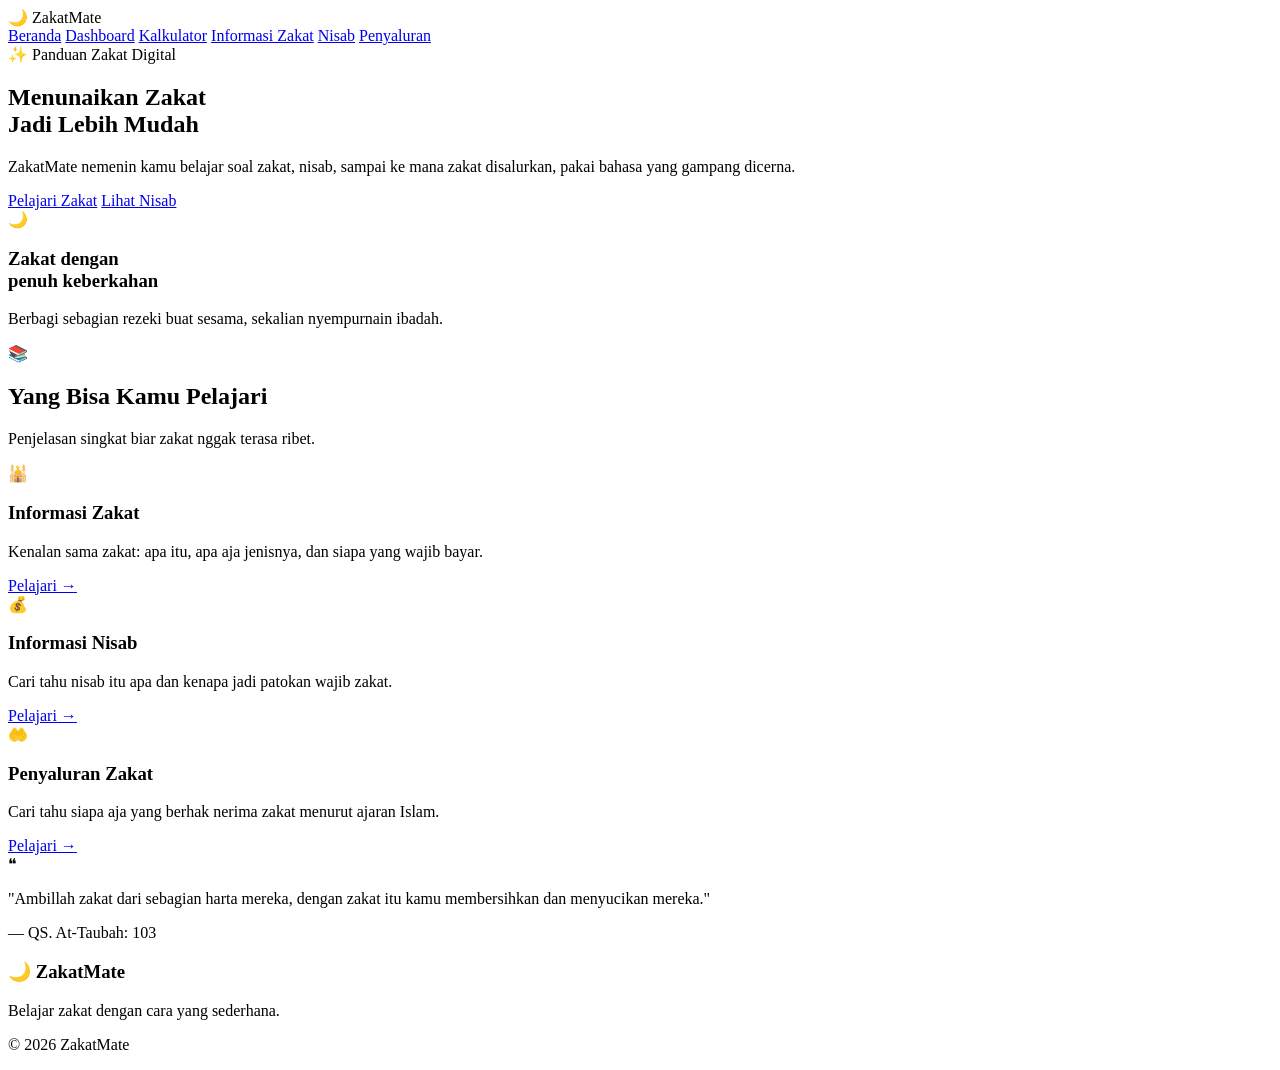
==== index.html @ 4c835dab "menambahkan file index.html zakat mate" ====
<!DOCTYPE html>
<html lang="id">
<head>
    <meta charset="UTF-8">
    <meta name="viewport" content="width=device-width, initial-scale=1.0">
    <title>ZakatMate - Beranda</title>
    <link rel="stylesheet" href="style.css">
    <script src="loader.js"></script>
</head>
<body>

<header>
    <div class="logo">🌙 ZakatMate</div>

    <nav>
        <a href="index.html" class="active">Beranda</a>
        <a href="dashboard.html">Dashboard</a>
        <a href="kalkulator.html">Kalkulator</a>
        <a href="zakat.html">Informasi Zakat</a>
        <a href="nisab.html">Nisab</a>
        <a href="penyaluran.html">Penyaluran</a>
       
    </nav>
</header>

<section class="hero">
    <div class="hero-text">
        <span class="badge">✨ Panduan Zakat Digital</span>

        <h1>
            Menunaikan Zakat<br>
            Jadi Lebih <span>Mudah</span>
        </h1>

        <p>
            ZakatMate nemenin kamu belajar soal zakat, nisab, sampai ke mana zakat disalurkan, pakai bahasa yang gampang dicerna.
        </p>

        <div class="hero-buttons">
            <a href="zakat.html" class="btn-primary">Pelajari Zakat</a>
            <a href="nisab.html" class="btn-secondary">Lihat Nisab</a>
        </div>
    </div>

    <div class="hero-card">
        <div class="moon">🌙</div>
        <h3>Zakat dengan<br>penuh keberkahan</h3>
        <p>
            Berbagi sebagian rezeki buat sesama, sekalian nyempurnain ibadah.
        </p>
    </div>
</section>

<section class="features">
    <div class="section-title">
        <span>📚</span>
        <h2>Yang Bisa Kamu Pelajari</h2>
        <p>Penjelasan singkat biar zakat nggak terasa ribet.</p>
    </div>

    <div class="card-container">

        <div class="info-card pink">
            <div class="icon">🕌</div>
            <h3>Informasi Zakat</h3>
            <p>
                Kenalan sama zakat: apa itu, apa aja jenisnya, dan siapa yang wajib bayar.
            </p>
            <a href="zakat.html">Pelajari →</a>
        </div>

        <div class="info-card green">
            <div class="icon">💰</div>
            <h3>Informasi Nisab</h3>
            <p>
                Cari tahu nisab itu apa dan kenapa jadi patokan wajib zakat.
            </p>
            <a href="nisab.html">Pelajari →</a>
        </div>

        <div class="info-card purple">
            <div class="icon">🤲</div>
            <h3>Penyaluran Zakat</h3>
            <p>
                Cari tahu siapa aja yang berhak nerima zakat menurut ajaran Islam.
            </p>
            <a href="penyaluran.html">Pelajari →</a>
        </div>

    </div>
</section>

<section class="quote">
    <div class="quote-icon">❝</div>
    <p>
        "Ambillah zakat dari sebagian harta mereka,
        dengan zakat itu kamu membersihkan dan menyucikan mereka."
    </p>
    <span>— QS. At-Taubah: 103</span>
</section>

<footer>
    <div>
        <h3>🌙 ZakatMate</h3>
        <p>Belajar zakat dengan cara yang sederhana.</p>
    </div>

    <p>© 2026 ZakatMate</p>
</footer>
<script src="script.js"></script>
</body>
</html>
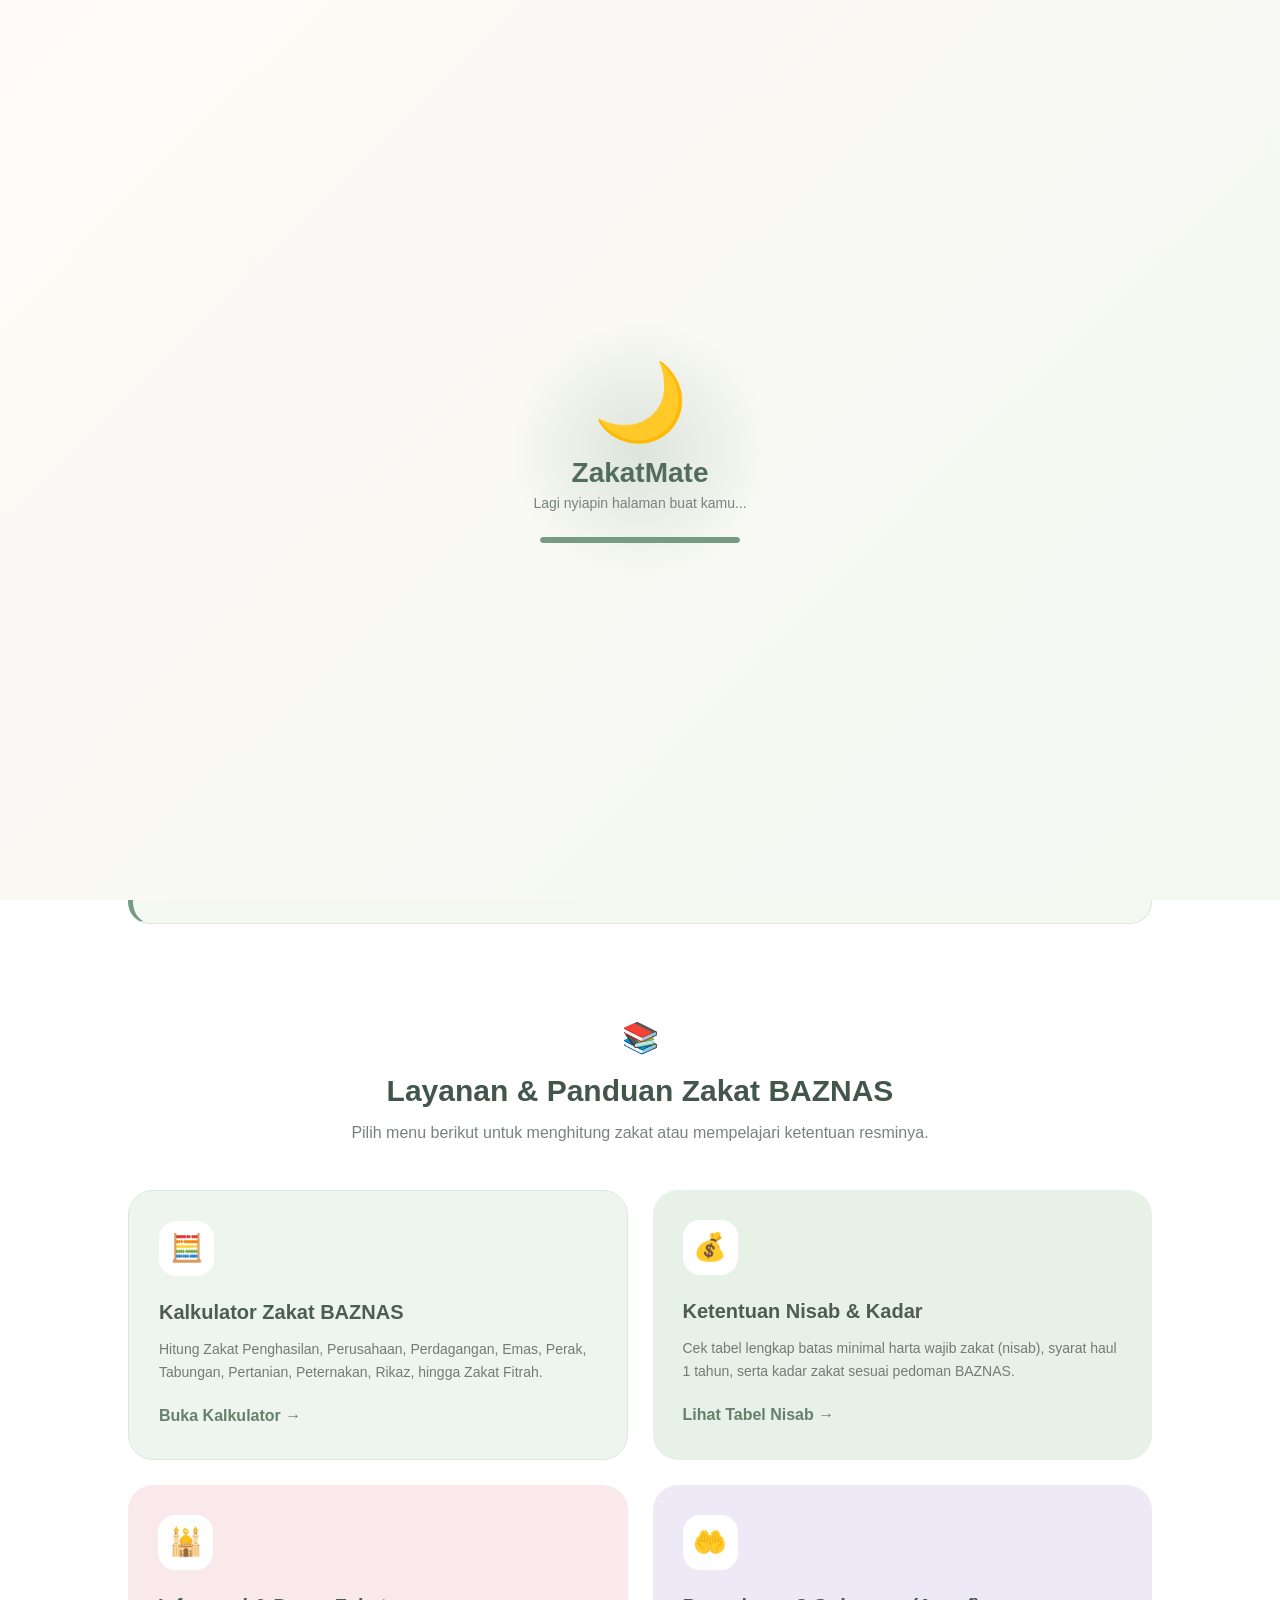
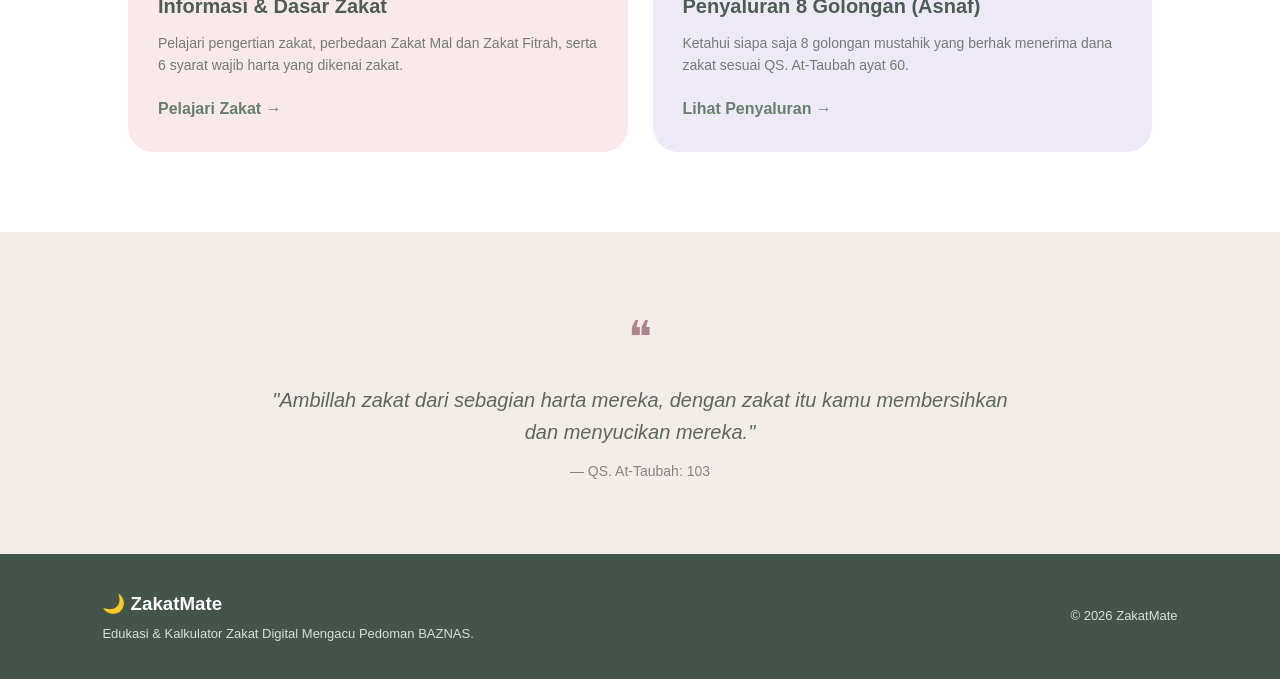
==== commit 49008d9c: "Update kalkulator, dashboard, beranda, dan api-harga.json" ====
--- a/index.html
+++ b/index.html
@@ -3,9 +3,149 @@
 <head>
     <meta charset="UTF-8">
     <meta name="viewport" content="width=device-width, initial-scale=1.0">
-    <title>ZakatMate - Beranda</title>
+    <title>ZakatMate - Beranda Panduan &amp; Kalkulator Zakat BAZNAS</title>
     <link rel="stylesheet" href="style.css">
     <script src="loader.js"></script>
+    <style>
+        /* Menggunakan Palet Hijau Sage Bawaan style.css (#769b81, #526d5d, #dcebdc, #43554b) */
+        .hero.baznas-hero {
+            background: linear-gradient(135deg, #fffaf7 0%, #edf5ee 100%);
+            border-bottom: 1px solid #e3eee3;
+        }
+        .baznas-hero .badge {
+            background: #e5f0e5;
+            color: #4e6858;
+            border: 1px solid #dce7df;
+        }
+        .baznas-hero h1 span {
+            color: #5f846a;
+        }
+
+        /* Kartu Highlight BAZNAS di Kanan Hero (Selaras Warna Footer & Sage) */
+        .hero-card.baznas-card {
+            width: 360px;
+            background: linear-gradient(160deg, #526d5d 0%, #43554b 100%);
+            color: #ffffff;
+            border-radius: 35px;
+            padding: 38px 30px;
+            box-shadow: 0 20px 50px rgba(80, 100, 85, 0.16);
+        }
+        .hero-card.baznas-card .moon {
+            font-size: 64px;
+            margin-bottom: 14px;
+        }
+        .hero-card.baznas-card .card-tag {
+            display: inline-block;
+            background: rgba(220, 235, 220, 0.2);
+            border: 1px solid rgba(220, 235, 220, 0.35);
+            color: #edf5ee;
+            font-size: 12px;
+            font-weight: bold;
+            padding: 5px 12px;
+            border-radius: 999px;
+            margin-bottom: 12px;
+            letter-spacing: 0.4px;
+        }
+        .hero-card.baznas-card h3 {
+            color: #ffffff;
+            font-size: 23px;
+            margin-bottom: 10px;
+        }
+        .hero-card.baznas-card p {
+            color: #dcebdc;
+            font-size: 14px;
+            margin-bottom: 20px;
+        }
+        .pilar-baznas {
+            display: flex;
+            flex-wrap: wrap;
+            justify-content: center;
+            gap: 8px;
+        }
+        .pilar-baznas span {
+            background: rgba(255, 255, 255, 0.14);
+            border: 1px solid rgba(220, 235, 220, 0.3);
+            color: #ffffff;
+            font-size: 12px;
+            font-weight: bold;
+            padding: 6px 11px;
+            border-radius: 999px;
+        }
+
+        /* Strip Acuan Cepat SK BAZNAS */
+        .baznas-quick-strip {
+            padding: 45px 10% 10px;
+            background: #ffffff;
+        }
+        .quick-strip-box {
+            background: #f3f8f1;
+            border: 1px solid #dce7df;
+            border-left: 5px solid #769b81;
+            border-radius: 22px;
+            padding: 24px 28px;
+        }
+        .quick-strip-header {
+            display: flex;
+            justify-content: space-between;
+            align-items: center;
+            flex-wrap: wrap;
+            gap: 10px;
+            margin-bottom: 16px;
+        }
+        .quick-strip-header h3 {
+            color: #43564b;
+            font-size: 18px;
+        }
+        .quick-strip-header span {
+            font-size: 12px;
+            font-weight: bold;
+            color: #4e6858;
+            background: #dcebdc;
+            padding: 5px 12px;
+            border-radius: 999px;
+        }
+        .quick-grid {
+            display: grid;
+            grid-template-columns: repeat(3, 1fr);
+            gap: 14px;
+        }
+        .quick-item {
+            background: #ffffff;
+            border: 1px solid #e3eee3;
+            border-radius: 15px;
+            padding: 15px 17px;
+        }
+        .quick-item small {
+            display: block;
+            color: #707a74;
+            font-size: 12px;
+            margin-bottom: 4px;
+        }
+        .quick-item strong {
+            color: #526d5d;
+            font-size: 15px;
+        }
+
+        /* Grid 4 Kartu Layanan */
+        .baznas-cards {
+            grid-template-columns: repeat(2, 1fr);
+        }
+        .info-card.sage {
+            background: #edf5ee;
+            border: 1px solid #dce7df;
+        }
+
+        @media (max-width: 900px) {
+            .quick-grid,
+            .baznas-cards {
+                grid-template-columns: 1fr;
+            }
+            .hero-card.baznas-card {
+                width: 100%;
+                max-width: 420px;
+            }
+        }
+    </style>
 </head>
 <body>
 
@@ -19,72 +159,110 @@
         <a href="zakat.html">Informasi Zakat</a>
         <a href="nisab.html">Nisab</a>
         <a href="penyaluran.html">Penyaluran</a>
-       
     </nav>
 </header>
 
-<section class="hero">
+<section class="hero baznas-hero">
     <div class="hero-text">
-        <span class="badge">✨ Panduan Zakat Digital</span>
+        <span class="badge">🕌 Mengacu Pedoman Resmi BAZNAS RI</span>
 
         <h1>
-            Menunaikan Zakat<br>
-            Jadi Lebih <span>Mudah</span>
+            Tunaikan Zakat<br>
+            Sesuai Standar <span>BAZNAS</span>
         </h1>
 
         <p>
-            ZakatMate nemenin kamu belajar soal zakat, nisab, sampai ke mana zakat disalurkan, pakai bahasa yang gampang dicerna.
+            ZakatMate membantu kamu memahami ketentuan zakat, mengecek batas nisab SK Ketua BAZNAS No. 15 Tahun 2026, hingga menghitung kewajiban Zakat Mal dan Zakat Fitrah secara praktis.
         </p>
 
         <div class="hero-buttons">
-            <a href="zakat.html" class="btn-primary">Pelajari Zakat</a>
-            <a href="nisab.html" class="btn-secondary">Lihat Nisab</a>
-        </div>
-    </div>
-
-    <div class="hero-card">
+            <a href="kalkulator.html" class="btn-primary">🧮 Hitung Zakat Sekarang</a>
+            <a href="nisab.html" class="btn-secondary">⚖️ Lihat Standar Nisab</a>
+        </div>
+    </div>
+
+    <div class="hero-card baznas-card">
         <div class="moon">🌙</div>
-        <h3>Zakat dengan<br>penuh keberkahan</h3>
+        <span class="card-tag">CAHAYA ZAKAT</span>
+        <h3>Keajaiban Muzaki<br>&amp; Mustahik</h3>
         <p>
-            Berbagi sebagian rezeki buat sesama, sekalian nyempurnain ibadah.
+            Menyucikan harta dan memberdayakan sesama dengan prinsip tata kelola zakat nasional.
         </p>
+        <div class="pilar-baznas">
+            <span>✅ Aman Syar'i</span>
+            <span>📜 Aman Regulasi</span>
+            <span>🇮🇩 Aman NKRI</span>
+        </div>
+    </div>
+</section>
+
+<!-- Ringkasan Acuan Resmi BAZNAS -->
+<section class="baznas-quick-strip">
+    <div class="quick-strip-box">
+        <div class="quick-strip-header">
+            <h3>📌 Acuan Nisab &amp; Ketentuan BAZNAS Terkini</h3>
+            <span>SK Ketua BAZNAS No. 15 Tahun 2026</span>
+        </div>
+        <div class="quick-grid">
+            <div class="quick-item">
+                <small>Nisab Penghasilan &amp; Jasa</small>
+                <strong>Rp 91.681.728 / thn (Rp 7.640.144 / bln)</strong>
+            </div>
+            <div class="quick-item">
+                <small>Nisab Zakat Mal (Emas, Dagang, Tabungan)</small>
+                <strong>Setara 85 Gram Emas (Kadar 2,5%)</strong>
+            </div>
+            <div class="quick-item">
+                <small>Besaran Zakat Fitrah</small>
+                <strong>2,5 kg / 3,5 L Beras (Rp 45.000 / jiwa)</strong>
+            </div>
+        </div>
     </div>
 </section>
 
 <section class="features">
     <div class="section-title">
         <span>📚</span>
-        <h2>Yang Bisa Kamu Pelajari</h2>
-        <p>Penjelasan singkat biar zakat nggak terasa ribet.</p>
-    </div>
-
-    <div class="card-container">
+        <h2>Layanan &amp; Panduan Zakat BAZNAS</h2>
+        <p>Pilih menu berikut untuk menghitung zakat atau mempelajari ketentuan resminya.</p>
+    </div>
+
+    <div class="card-container baznas-cards">
+
+        <div class="info-card sage">
+            <div class="icon">🧮</div>
+            <h3>Kalkulator Zakat BAZNAS</h3>
+            <p>
+                Hitung Zakat Penghasilan, Perusahaan, Perdagangan, Emas, Perak, Tabungan, Pertanian, Peternakan, Rikaz, hingga Zakat Fitrah.
+            </p>
+            <a href="kalkulator.html">Buka Kalkulator →</a>
+        </div>
+
+        <div class="info-card green">
+            <div class="icon">💰</div>
+            <h3>Ketentuan Nisab &amp; Kadar</h3>
+            <p>
+                Cek tabel lengkap batas minimal harta wajib zakat (nisab), syarat haul 1 tahun, serta kadar zakat sesuai pedoman BAZNAS.
+            </p>
+            <a href="nisab.html">Lihat Tabel Nisab →</a>
+        </div>
 
         <div class="info-card pink">
             <div class="icon">🕌</div>
-            <h3>Informasi Zakat</h3>
-            <p>
-                Kenalan sama zakat: apa itu, apa aja jenisnya, dan siapa yang wajib bayar.
-            </p>
-            <a href="zakat.html">Pelajari →</a>
-        </div>
-
-        <div class="info-card green">
-            <div class="icon">💰</div>
-            <h3>Informasi Nisab</h3>
-            <p>
-                Cari tahu nisab itu apa dan kenapa jadi patokan wajib zakat.
-            </p>
-            <a href="nisab.html">Pelajari →</a>
+            <h3>Informasi &amp; Dasar Zakat</h3>
+            <p>
+                Pelajari pengertian zakat, perbedaan Zakat Mal dan Zakat Fitrah, serta 6 syarat wajib harta yang dikenai zakat.
+            </p>
+            <a href="zakat.html">Pelajari Zakat →</a>
         </div>
 
         <div class="info-card purple">
             <div class="icon">🤲</div>
-            <h3>Penyaluran Zakat</h3>
-            <p>
-                Cari tahu siapa aja yang berhak nerima zakat menurut ajaran Islam.
-            </p>
-            <a href="penyaluran.html">Pelajari →</a>
+            <h3>Penyaluran 8 Golongan (Asnaf)</h3>
+            <p>
+                Ketahui siapa saja 8 golongan mustahik yang berhak menerima dana zakat sesuai QS. At-Taubah ayat 60.
+            </p>
+            <a href="penyaluran.html">Lihat Penyaluran →</a>
         </div>
 
     </div>
@@ -102,7 +280,7 @@
 <footer>
     <div>
         <h3>🌙 ZakatMate</h3>
-        <p>Belajar zakat dengan cara yang sederhana.</p>
+        <p>Edukasi &amp; Kalkulator Zakat Digital Mengacu Pedoman BAZNAS.</p>
     </div>
 
     <p>© 2026 ZakatMate</p>
--- a/style.css
+++ b/style.css
@@ -0,0 +1,1114 @@
+
+* {
+    margin: 0;
+    padding: 0;
+    box-sizing: border-box;
+}
+
+body {
+    font-family: Arial, Helvetica, sans-serif;
+    background: #fffaf7;
+    color: #37463f;
+    line-height: 1.6;
+}
+
+
+header {
+    width: 100%;
+    padding: 20px 8%;
+    background: #ffffff;
+    display: flex;
+    align-items: center;
+    justify-content: space-between;
+    border-bottom: 1px solid #f1e8e3;
+    position: sticky;
+    top: 0;
+    z-index: 10;
+}
+
+.logo {
+    font-size: 22px;
+    font-weight: bold;
+    color: #526d5d;
+}
+
+nav {
+    display: flex;
+    gap: 10px;
+}
+
+nav a {
+    text-decoration: none;
+    color: #69756e;
+    padding: 10px 15px;
+    border-radius: 12px;
+    font-size: 14px;
+    transition: 0.3s;
+}
+
+nav a:hover {
+    background: #edf5ee;
+    color: #526d5d;
+}
+
+nav a.active {
+    background: #dcebdc;
+    color: #4e6858;
+    font-weight: bold;
+}
+
+
+
+.btn-primary,
+.btn-secondary {
+    display: inline-block;
+    text-decoration: none;
+    padding: 13px 22px;
+    border-radius: 13px;
+    font-weight: bold;
+    transition: 0.3s;
+}
+
+.btn-primary {
+    background: #769b81;
+    color: white;
+}
+
+.btn-primary:hover {
+    background: #5f846a;
+    transform: translateY(-2px);
+}
+
+.btn-secondary {
+    background: #ffffff;
+    color: #60776a;
+    border: 1px solid #dce7df;
+}
+
+.btn-secondary:hover {
+    background: #eef5ef;
+}
+
+
+
+.badge {
+    display: inline-block;
+    background: #f7e9e9;
+    color: #a26f76;
+    padding: 7px 14px;
+    border-radius: 30px;
+    font-size: 13px;
+    font-weight: bold;
+    margin-bottom: 15px;
+}
+
+
+.hero {
+    min-height: 550px;
+    padding: 80px 10%;
+    display: flex;
+    align-items: center;
+    justify-content: space-between;
+    gap: 60px;
+    background:
+        linear-gradient(135deg, #fffaf7, #f3f8f1);
+}
+
+.hero-text {
+    max-width: 600px;
+}
+
+.hero h1 {
+    font-size: 54px;
+    line-height: 1.15;
+    color: #405449;
+    margin-bottom: 20px;
+}
+
+.hero h1 span {
+    color: #b97d89;
+}
+
+.hero p {
+    color: #707a74;
+    font-size: 17px;
+    margin-bottom: 28px;
+}
+
+.hero-buttons {
+    display: flex;
+    gap: 12px;
+}
+
+.hero-card {
+    width: 330px;
+    min-height: 350px;
+    background: #e4eee4;
+    border-radius: 40px;
+    padding: 45px 35px;
+    text-align: center;
+    box-shadow: 0 20px 50px rgba(80, 100, 85, 0.12);
+}
+
+.hero-card .moon {
+    font-size: 80px;
+    margin-bottom: 20px;
+}
+
+.hero-card h3 {
+    font-size: 25px;
+    color: #4e6657;
+    margin-bottom: 15px;
+}
+
+.hero-card p {
+    font-size: 14px;
+}
+
+
+
+.features {
+    padding: 80px 10%;
+    background: #ffffff;
+}
+
+.section-title {
+    text-align: center;
+    margin-bottom: 45px;
+}
+
+.section-title span {
+    font-size: 30px;
+}
+
+.section-title h2 {
+    color: #43564b;
+    font-size: 30px;
+    margin: 5px 0;
+}
+
+.section-title p {
+    color: #7b827e;
+}
+
+
+
+.card-container {
+    display: grid;
+    grid-template-columns: repeat(3, 1fr);
+    gap: 25px;
+}
+
+.info-card {
+    padding: 30px;
+    border-radius: 25px;
+    min-height: 260px;
+    transition: 0.3s;
+}
+
+.info-card:hover {
+    transform: translateY(-6px);
+}
+
+.info-card.pink {
+    background: #f9e9eb;
+}
+
+.info-card.green {
+    background: #e7f1e7;
+}
+
+.info-card.purple {
+    background: #eee9f6;
+}
+
+.icon {
+    width: 55px;
+    height: 55px;
+    border-radius: 17px;
+    background: white;
+    display: flex;
+    align-items: center;
+    justify-content: center;
+    font-size: 27px;
+    margin-bottom: 20px;
+}
+
+.info-card h3 {
+    font-size: 20px;
+    margin-bottom: 10px;
+    color: #4d5d54;
+}
+
+.info-card p {
+    color: #747b77;
+    font-size: 14px;
+    margin-bottom: 20px;
+}
+
+.info-card a {
+    text-decoration: none;
+    color: #66806d;
+    font-weight: bold;
+}
+
+/* ==============================
+   QUOTE
+   ============================== */
+
+.quote {
+    padding: 70px 15%;
+    text-align: center;
+    background: #f3ede8;
+}
+
+.quote-icon {
+    font-size: 45px;
+    color: #b1848b;
+}
+
+.quote p {
+    max-width: 750px;
+    margin: 10px auto;
+    font-size: 20px;
+    font-style: italic;
+    color: #5f655f;
+}
+
+.quote span {
+    color: #8b817b;
+    font-size: 14px;
+}
+
+
+
+.page-header {
+    padding: 70px 10%;
+    text-align: center;
+    background: #f8eeef;
+}
+
+.page-header h1 {
+    font-size: 42px;
+    color: #46584e;
+    margin-bottom: 10px;
+}
+
+.page-header p {
+    color: #707872;
+}
+
+.green-header {
+    background: #edf5ec;
+}
+
+.purple-header {
+    background: #f0ebf7;
+}
+
+
+
+.content {
+    max-width: 1100px;
+    margin: auto;
+    padding: 70px 25px;
+}
+
+.content-card {
+    display: flex;
+    align-items: center;
+    gap: 35px;
+    background: #ffffff;
+    border: 1px solid #eee8e3;
+    border-radius: 25px;
+    padding: 35px;
+    box-shadow: 0 10px 30px rgba(80, 80, 80, 0.05);
+}
+
+.big-icon {
+    min-width: 100px;
+    height: 100px;
+    border-radius: 25px;
+    background: #e6f0e5;
+    display: flex;
+    align-items: center;
+    justify-content: center;
+    font-size: 45px;
+}
+
+.content-card h2,
+.content-intro h2 {
+    color: #46584e;
+    margin-bottom: 10px;
+}
+
+.content-card p {
+    color: #727a75;
+    margin-bottom: 10px;
+}
+
+.sub-title {
+    margin: 50px 0 25px;
+    color: #46584e;
+}
+
+
+
+.number-list {
+    display: grid;
+    grid-template-columns: 1fr 1fr;
+    gap: 15px;
+}
+
+.number-item {
+    background: #ffffff;
+    border: 1px solid #eee8e3;
+    border-radius: 18px;
+    padding: 20px;
+    display: flex;
+    align-items: center;
+    gap: 18px;
+}
+
+.number-item span {
+    width: 45px;
+    height: 45px;
+    border-radius: 50%;
+    background: #e3eee3;
+    color: #607966;
+    display: flex;
+    align-items: center;
+    justify-content: center;
+    font-weight: bold;
+}
+
+.number-item p {
+    color: #68716c;
+}
+
+
+
+.nisab-highlight {
+    display: flex;
+    align-items: center;
+    gap: 30px;
+    background: #e5f0e5;
+    padding: 35px;
+    border-radius: 25px;
+}
+
+.nisab-icon {
+    font-size: 55px;
+}
+
+.nisab-highlight h2 {
+    color: #4c6253;
+    margin-bottom: 10px;
+}
+
+.nisab-highlight p {
+    color: #68736c;
+}
+
+
+
+.table-container {
+    width: 100%;
+    overflow-x: auto;
+    background: #ffffff;
+    border-radius: 20px;
+    border: 1px solid #eee8e3;
+}
+
+table {
+    width: 100%;
+    border-collapse: collapse;
+}
+
+th {
+    background: #e7efe7;
+    color: #506558;
+    padding: 16px;
+    text-align: left;
+}
+
+td {
+    padding: 16px;
+    border-top: 1px solid #eee8e3;
+    color: #69736d;
+}
+
+tr:hover {
+    background: #fffaf8;
+}
+
+
+
+.note {
+    margin-top: 25px;
+    background: #fff4df;
+    border-radius: 18px;
+    padding: 22px;
+    color: #7a6a50;
+}
+
+.note p {
+    margin-top: 5px;
+}
+
+
+.content-intro {
+    text-align: center;
+    margin-bottom: 40px;
+}
+
+.content-intro p {
+    color: #747c77;
+}
+
+.asnaf-grid {
+    display: grid;
+    grid-template-columns: repeat(4, 1fr);
+    gap: 20px;
+}
+
+.asnaf-card {
+    background: #ffffff;
+    border: 1px solid #eee8e3;
+    padding: 25px;
+    border-radius: 22px;
+    position: relative;
+    transition: 0.3s;
+}
+
+.asnaf-card:hover {
+    transform: translateY(-5px);
+}
+
+.asnaf-card > span {
+    position: absolute;
+    top: 18px;
+    right: 18px;
+    font-size: 12px;
+    color: #a79a95;
+}
+
+.asnaf-icon {
+    font-size: 35px;
+    margin-bottom: 15px;
+}
+
+.asnaf-card h3 {
+    color: #53645a;
+    margin-bottom: 8px;
+}
+
+.asnaf-card p {
+    color: #777f79;
+    font-size: 13px;
+}
+
+
+
+.admin-header {
+    padding: 55px 8%;
+    background: #edf4ee;
+    display: flex;
+    justify-content: space-between;
+    align-items: center;
+}
+
+.admin-header h1 {
+    color: #46594d;
+    font-size: 38px;
+}
+
+.admin-header p {
+    color: #737d76;
+}
+
+.admin-content {
+    padding: 50px 8%;
+    background: #fffaf7;
+}
+
+.dashboard-cards {
+    display: grid;
+    grid-template-columns: repeat(3, 1fr);
+    gap: 20px;
+    margin-bottom: 35px;
+}
+
+.dashboard-card {
+    padding: 25px;
+    border-radius: 22px;
+}
+
+.dashboard-card.pink {
+    background: #f9e9eb;
+}
+
+.dashboard-card.green {
+    background: #e6f0e5;
+}
+
+.dashboard-card.purple {
+    background: #eee9f6;
+}
+
+.dashboard-card span {
+    font-size: 30px;
+}
+
+.dashboard-card h3 {
+    margin-top: 10px;
+    color: #536158;
+}
+
+.dashboard-card strong {
+    display: block;
+    font-size: 32px;
+    color: #4c5f54;
+}
+
+.dashboard-card p {
+    color: #7a817c;
+    font-size: 13px;
+}
+
+
+
+.admin-panel {
+    background: white;
+    border-radius: 22px;
+    padding: 25px;
+    margin-bottom: 30px;
+    border: 1px solid #eee8e3;
+}
+
+.panel-heading {
+    display: flex;
+    justify-content: space-between;
+    align-items: center;
+    margin-bottom: 20px;
+}
+
+.panel-heading h2 {
+    color: #4d5e53;
+}
+
+.panel-heading p {
+    color: #7a827d;
+    font-size: 13px;
+}
+
+.add-button {
+    background: #769b81;
+    color: white;
+    border: none;
+    padding: 11px 18px;
+    border-radius: 12px;
+    cursor: pointer;
+}
+
+.edit-button,
+.delete-button {
+    border: none;
+    padding: 7px 11px;
+    border-radius: 8px;
+    cursor: pointer;
+    margin-right: 5px;
+}
+
+.edit-button {
+    background: #e7f0e8;
+    color: #5e7b64;
+}
+
+.delete-button {
+    background: #fae5e6;
+    color: #a26970;
+}
+
+.status {
+    padding: 5px 10px;
+    border-radius: 20px;
+    font-size: 12px;
+}
+
+.active-status {
+    background: #e3f0e4;
+    color: #5d7b62;
+}
+
+
+
+footer {
+    background: #43554b;
+    color: white;
+    padding: 35px 8%;
+    display: flex;
+    justify-content: space-between;
+    align-items: center;
+}
+
+footer h3 {
+    margin-bottom: 5px;
+}
+
+footer p {
+    color: #d7dfda;
+    font-size: 13px;
+}
+
+
+
+@media (max-width: 900px) {
+
+    header {
+        flex-direction: column;
+        gap: 15px;
+    }
+
+    nav {
+        flex-wrap: wrap;
+        justify-content: center;
+    }
+
+    .hero {
+        flex-direction: column;
+        text-align: center;
+        padding: 60px 7%;
+    }
+
+    .hero h1 {
+        font-size: 42px;
+    }
+
+    .hero-buttons {
+        justify-content: center;
+    }
+
+    .card-container {
+        grid-template-columns: 1fr;
+    }
+
+    .asnaf-grid {
+        grid-template-columns: 1fr 1fr;
+    }
+
+    .dashboard-cards {
+        grid-template-columns: 1fr;
+    }
+
+    .admin-header {
+        flex-direction: column;
+        gap: 20px;
+        text-align: center;
+    }
+}
+
+@media (max-width: 600px) {
+
+    nav a {
+        font-size: 12px;
+        padding: 8px;
+    }
+
+    .hero h1 {
+        font-size: 35px;
+    }
+
+    .hero-card {
+        width: 100%;
+    }
+
+    .content-card {
+        flex-direction: column;
+        text-align: center;
+    }
+
+    .number-list {
+        grid-template-columns: 1fr;
+    }
+
+    .asnaf-grid {
+        grid-template-columns: 1fr;
+    }
+
+    .nisab-highlight {
+        flex-direction: column;
+        text-align: center;
+    }
+
+    .panel-heading {
+        flex-direction: column;
+        align-items: flex-start;
+        gap: 15px;
+    }
+
+    footer {
+        flex-direction: column;
+        gap: 20px;
+        text-align: center;
+    }
+}
+
+
+.stack {
+    display: flex;
+    flex-direction: column;
+    gap: 20px;
+}
+
+.empty {
+    color: #7a827d;
+}
+
+.card-container .info-card {
+    min-height: 200px;
+}
+
+
+.calc-card {
+    background: #ffffff;
+    border: 1px solid #eee8e3;
+    border-radius: 25px;
+    padding: 30px;
+    margin-bottom: 25px;
+    box-shadow: 0 10px 30px rgba(80, 80, 80, 0.05);
+}
+
+.calc-card h3 {
+    color: #46584e;
+    margin-bottom: 8px;
+}
+
+.calc-hint {
+    color: #7a827d;
+    font-size: 13px;
+    margin-bottom: 18px;
+}
+
+.form-grid {
+    display: grid;
+    grid-template-columns: 1fr 1fr;
+    gap: 18px;
+    margin-bottom: 20px;
+}
+
+.form-group label {
+    display: block;
+    font-size: 13px;
+    font-weight: bold;
+    color: #53645a;
+    margin-bottom: 6px;
+}
+
+.form-group input,
+.form-group select,
+.form-group textarea {
+    width: 100%;
+    padding: 12px 14px;
+    border: 1px solid #dce7df;
+    border-radius: 12px;
+    background: #fffaf7;
+    font-family: inherit;
+    font-size: 14px;
+    color: #37463f;
+}
+
+.form-group input:focus,
+.form-group select:focus,
+.form-group textarea:focus {
+    outline: none;
+    border-color: #769b81;
+    background: #ffffff;
+}
+
+.btn-calc {
+    background: #769b81;
+    color: white;
+    border: none;
+    padding: 13px 22px;
+    border-radius: 13px;
+    font-weight: bold;
+    font-size: 14px;
+    cursor: pointer;
+    transition: 0.3s;
+}
+
+.btn-calc:hover {
+    background: #5f846a;
+    transform: translateY(-2px);
+}
+
+.tabs {
+    display: flex;
+    flex-wrap: wrap;
+    gap: 10px;
+    margin-bottom: 20px;
+}
+
+.tab-btn {
+    border: 1px solid #dce7df;
+    background: #ffffff;
+    color: #69756e;
+    padding: 12px 20px;
+    border-radius: 14px;
+    font-size: 14px;
+    cursor: pointer;
+    transition: 0.3s;
+}
+
+.tab-btn:hover {
+    background: #edf5ee;
+}
+
+.tab-btn.active {
+    background: #dcebdc;
+    color: #4e6858;
+    font-weight: bold;
+}
+
+.sub-tabs .tab-btn {
+    padding: 9px 15px;
+    font-size: 13px;
+}
+
+.tab-panel {
+    display: none;
+}
+
+.tab-panel.show {
+    display: block;
+}
+
+.result-box {
+    display: none;
+    margin-top: 22px;
+    padding: 22px;
+    border-radius: 18px;
+}
+
+.result-box.show {
+    display: block;
+}
+
+.result-ok {
+    background: #e5f0e5;
+}
+
+.result-no {
+    background: #f9e9eb;
+}
+
+.result-box h4 {
+    color: #46584e;
+    margin-bottom: 10px;
+}
+
+.result-box ul {
+    list-style: none;
+}
+
+.result-box li {
+    display: flex;
+    justify-content: space-between;
+    gap: 15px;
+    padding: 7px 0;
+    border-bottom: 1px dashed rgba(80, 100, 85, 0.2);
+    font-size: 14px;
+    color: #5f6a64;
+}
+
+.result-total {
+    margin-top: 15px;
+    text-align: center;
+    color: #4c6253;
+}
+
+.result-total small {
+    display: block;
+    font-size: 12px;
+    color: #7a827d;
+}
+
+.result-total strong {
+    font-size: 28px;
+}
+
+.result-note {
+    margin-top: 12px;
+    font-size: 13px;
+    color: #7a6a50;
+}
+
+
+
+.modal {
+    display: none;
+    position: fixed;
+    inset: 0;
+    background: rgba(40, 55, 47, 0.45);
+    align-items: center;
+    justify-content: center;
+    padding: 20px;
+    z-index: 100;
+}
+
+.modal.show {
+    display: flex;
+}
+
+.modal-box {
+    background: #ffffff;
+    width: 100%;
+    max-width: 520px;
+    max-height: 90vh;
+    overflow-y: auto;
+    border-radius: 25px;
+    padding: 30px;
+}
+
+.modal-box h3 {
+    color: #46584e;
+    margin-bottom: 20px;
+}
+
+.modal-box .form-group {
+    margin-bottom: 16px;
+}
+
+.modal-actions {
+    display: flex;
+    justify-content: flex-end;
+    gap: 10px;
+    margin-top: 10px;
+}
+
+.modal-actions .btn-secondary {
+    cursor: pointer;
+}
+
+.toast {
+    position: fixed;
+    bottom: 25px;
+    right: 25px;
+    background: #43554b;
+    color: white;
+    padding: 12px 20px;
+    border-radius: 12px;
+    font-size: 14px;
+    opacity: 0;
+    pointer-events: none;
+    transition: 0.3s;
+    z-index: 200;
+}
+
+.toast.show {
+    opacity: 1;
+}
+
+@media (max-width: 600px) {
+    .form-grid {
+        grid-template-columns: 1fr;
+    }
+}
+
+
+/* ==============================
+   TAMBAHAN: LOADING PAGE
+   ============================== */
+
+html.is-loading {
+    overflow: hidden;
+}
+
+#pageLoader {
+    position: fixed;
+    inset: 0;
+    z-index: 9999;
+    display: flex;
+    flex-direction: column;
+    align-items: center;
+    justify-content: center;
+    background: linear-gradient(135deg, #fffaf7, #f3f8f1);
+    font-family: Arial, Helvetica, sans-serif;
+    transition: opacity 0.5s ease, visibility 0.5s ease;
+}
+
+#pageLoader.hide {
+    opacity: 0;
+    visibility: hidden;
+}
+
+.loader-glow {
+    position: absolute;
+    width: 260px;
+    height: 260px;
+    border-radius: 50%;
+    background: radial-gradient(circle, rgba(118, 155, 129, 0.22), transparent 70%);
+    animation: loaderPulse 2.4s ease-in-out infinite;
+}
+
+.loader-moon {
+    position: relative;
+    font-size: 76px;
+    animation: loaderFloat 2.4s ease-in-out infinite;
+}
+
+.loader-logo {
+    position: relative;
+    margin-top: 10px;
+    font-size: 28px;
+    font-weight: bold;
+    color: #526d5d;
+}
+
+.loader-text {
+    position: relative;
+    margin-top: 6px;
+    font-size: 14px;
+    color: #7b827e;
+}
+
+.loader-bar {
+    position: relative;
+    width: 200px;
+    height: 6px;
+    margin-top: 26px;
+    border-radius: 30px;
+    background: #e3eee3;
+    overflow: hidden;
+}
+
+.loader-bar span {
+    display: block;
+    height: 100%;
+    width: 0;
+    border-radius: 30px;
+    background: #769b81;
+    animation: loaderFill 1.7s ease-out forwards;
+}
+
+@keyframes loaderFloat {
+    0%, 100% { transform: translateY(0) rotate(-6deg); }
+    50% { transform: translateY(-12px) rotate(6deg); }
+}
+
+@keyframes loaderPulse {
+    0%, 100% { transform: scale(0.9); opacity: 0.7; }
+    50% { transform: scale(1.1); opacity: 1; }
+}
+
+@keyframes loaderFill {
+    to { width: 100%; }
+}
+
+@media (prefers-reduced-motion: reduce) {
+    .loader-moon,
+    .loader-glow {
+        animation: none;
+    }
+}
